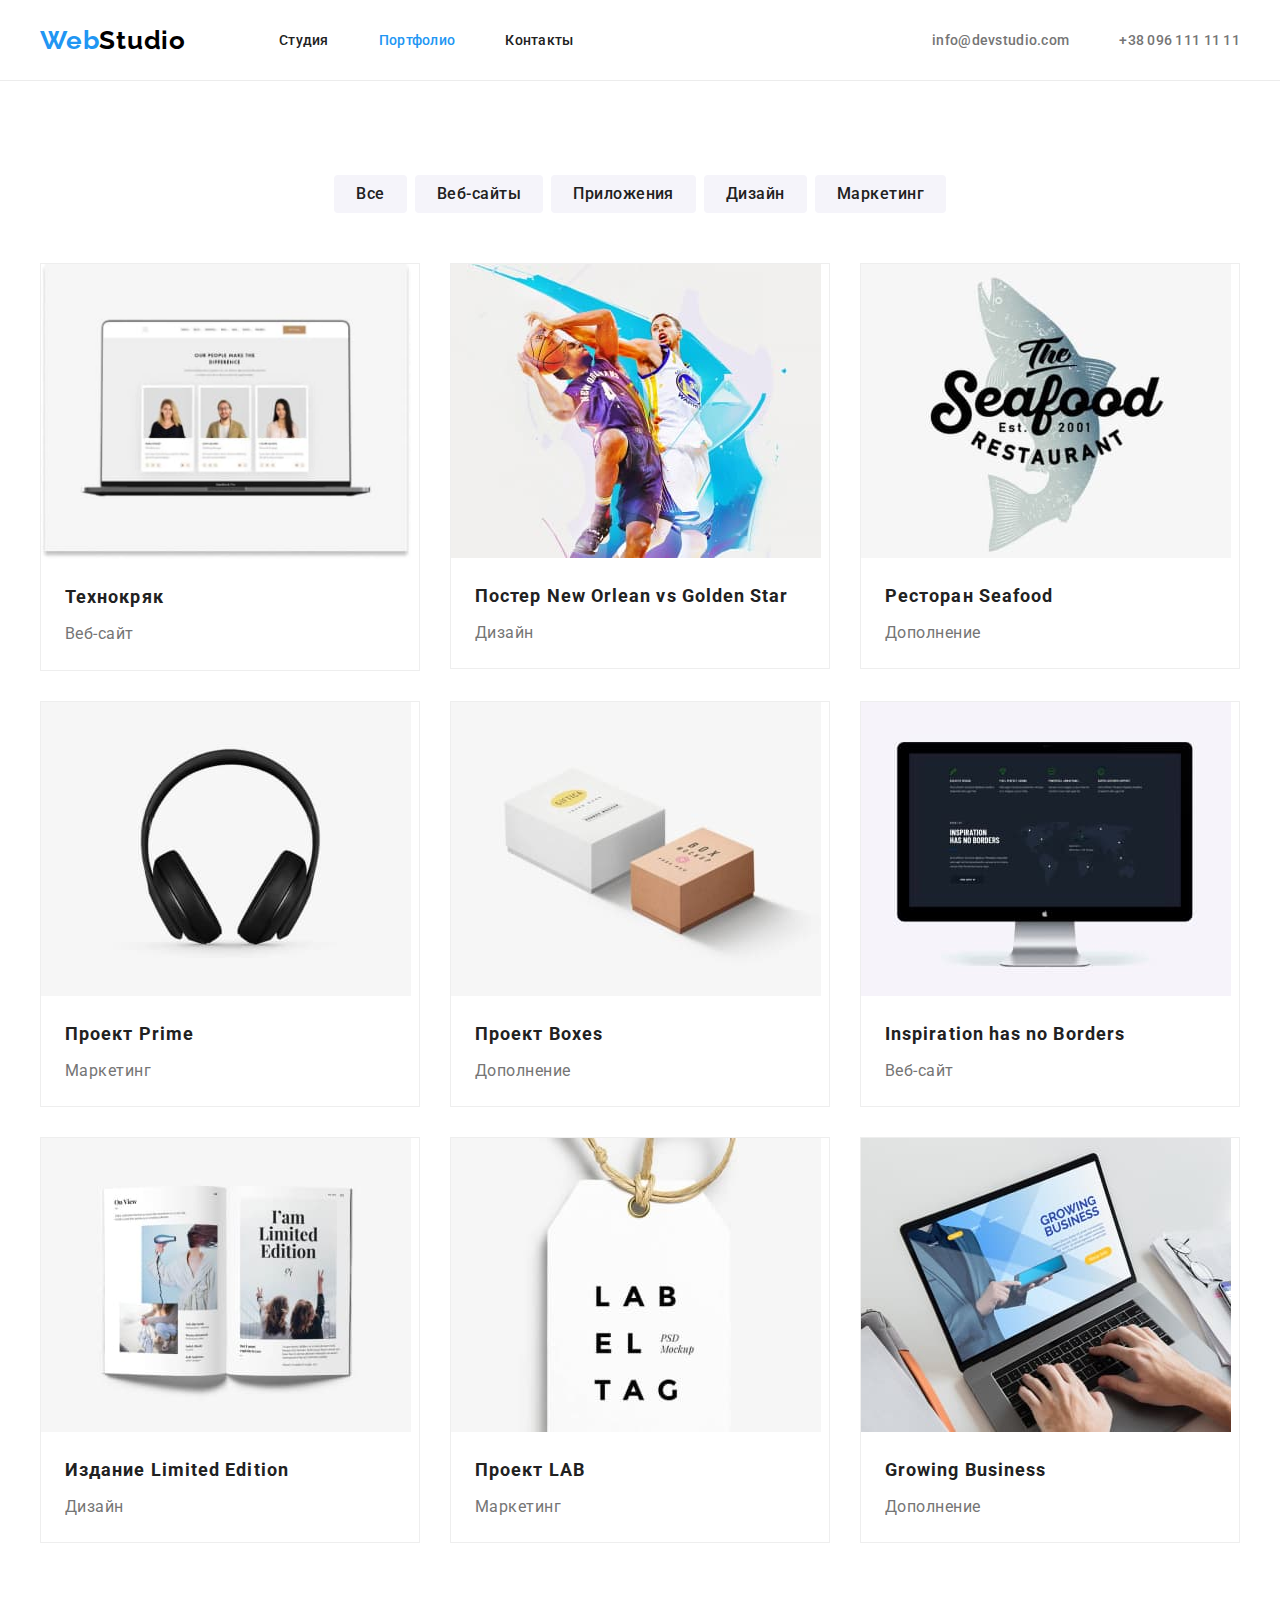
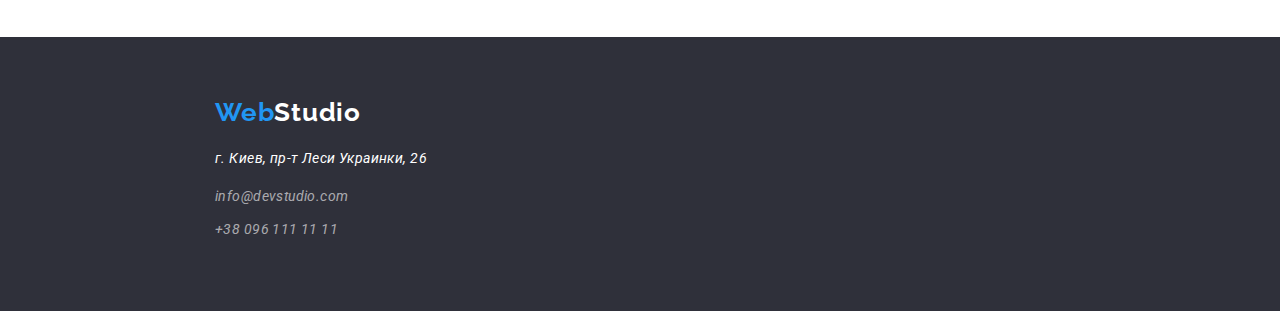
==== portfolio.html @ 75c00261 "исправил основной фон проекта" ====
<!DOCTYPE html>
<html lang="ru">
  <head>
    <meta charset="UTF-8" />
    <meta name="viewport" content="width=device-width, initial-scale=1.0" />
    <title>Document</title>
    <link rel="preconnect" href="https://fonts.googleapis.com" />
    <link rel="preconnect" href="https://fonts.gstatic.com" crossorigin />
    <link
      href="https://fonts.googleapis.com/css2?family=Raleway:wght@700&family=Roboto:wght@400;500;700;900&display=swap"
      rel="stylesheet"
    />
    <link
      rel="stylesheet"
      href="https://cdnjs.cloudflare.com/ajax/libs/modern-normalize/2.0.0/modern-normalize.min.css"
    />
    <link rel="stylesheet" href="./css/styles.css" />
  </head>
  <body class="page">
    <!--Шапка сайта-->
    <header class="header">
      <div class="container main-nav">
        <nav class="nav">
          <a class="logo link" href="./index.html">
            <span class="web">Web</span>Studio
          </a>

          <ul class="site-nav list">
            <li class="nav-item">
              <a class="link" href="./index.html">Студия</a>
            </li>
            <li class="nav-item">
              <a class="link current" href="">Портфолио</a>
            </li>
            <li class="nav-item"><a class="link" href="">Контакты</a></li>
          </ul>
        </nav>

        <ul class="auth-nav list">
          <li class="nav-item">
            <a class="link" href="">info@devstudio.com</a>
          </li>
          <li class="nav-item">
            <a class="link" href="">+38 096 111 11 11</a>
          </li>
        </ul>
      </div>
    </header>

    <!-- Проекты -->
    <main>
      <section class="portfolio">
        <div class="container">
          <ul class="filter-buttons list">
            <li class="button"><button type="button">Все</button></li>
            <li class="button"><button type="button">Веб-сайты</button></li>
            <li class="button"><button type="button">Приложения</button></li>
            <li class="button"><button type="button">Дизайн</button></li>
            <li class="button"><button type="button">Маркетинг</button></li>
          </ul>
        </div>

        <div class="container">
          <ul class="list portfolio-items">
            <li class="portfoio-card">
              <article>
                <a class="link" href="">
                  <div class="card-thumb">
                    <img
                      src="./images/portfolio/img1.jpg"
                      alt="фотографии людей на экране ноутбука"
                      width="370"
                    />
                  </div>
                  <div class="card-content">
                    <h3 class="portfolio-title">Технокряк</h3>
                    <p class="project">Веб-сайт</p>
                    <p class="project-description">
                      Lorem ipsum dolor sit amet consectetur adipisicing elit.
                      Possimus placeat corporis ratione? Repellendus repellat
                      sed sequi quidem porro provident consectetur voluptatibus
                      animi! Repudiandae modi reprehenderit, nobis nemo
                      molestias veniam asperiores.
                    </p>
                  </div>
                </a>
              </article>
            </li>

            <li class="portfoio-card">
              <article>
                <a class="link" href="">
                  <div class="card-thumb">
                    <img
                      src="./images/portfolio/img2.jpg"
                      alt="два баскетболиста"
                      width="370"
                    />
                  </div>
                  <div class="card-content">
                    <h3 class="portfolio-title">
                      Постер New Orlean vs Golden Star
                    </h3>
                    <p class="project">Дизайн</p>
                    <p class="project-description">
                      Lorem ipsum dolor sit amet consectetur adipisicing elit.
                      Possimus placeat corporis ratione? Repellendus repellat
                      sed sequi quidem porro provident consectetur voluptatibus
                      animi! Repudiandae modi reprehenderit, nobis nemo
                      molestias veniam asperiores.
                    </p>
                  </div>
                </a>
              </article>
            </li>

            <li class="portfoio-card">
              <article>
                <a class="link" href="">
                  <div class="card-thumb">
                    <img
                      src="./images/portfolio/img3.jpg"
                      alt="логотип ресторана"
                      width="370"
                    />
                  </div>
                  <div class="card-content">
                    <h3 class="portfolio-title">Ресторан Seafood</h3>
                    <p class="project">Дополнение</p>
                    <p class="project-description">
                      Lorem ipsum dolor sit amet consectetur adipisicing elit.
                      Possimus placeat corporis ratione? Repellendus repellat
                      sed sequi quidem porro provident consectetur voluptatibus
                      animi! Repudiandae modi reprehenderit, nobis nemo
                      molestias veniam asperiores.
                    </p>
                  </div>
                </a>
              </article>
            </li>

            <li class="portfoio-card">
              <article>
                <a class="link" href="">
                  <div class="card-thumb">
                    <img
                      src="./images/portfolio/img4.jpg"
                      alt="наушники"
                      width="370"
                    />
                  </div>
                  <div class="card-content">
                    <h3 class="portfolio-title">Проект Prime</h3>
                    <p class="project">Маркетинг</p>
                    <p class="project-description">
                      Lorem ipsum dolor sit amet consectetur adipisicing elit.
                      Possimus placeat corporis ratione? Repellendus repellat
                      sed sequi quidem porro provident consectetur voluptatibus
                      animi! Repudiandae modi reprehenderit, nobis nemo
                      molestias veniam asperiores.
                    </p>
                  </div>
                </a>
              </article>
            </li>

            <li class="portfoio-card">
              <article>
                <a class="link" href="">
                  <div class="card-thumb">
                    <img
                      src="./images/portfolio/img5.jpg"
                      alt="две коробки"
                      width="370"
                    />
                  </div>
                  <div class="card-content">
                    <h3 class="portfolio-title">Проект Boxes</h3>
                    <p class="project">Дополнение</p>
                    <p class="project-description">
                      Lorem ipsum dolor sit amet consectetur adipisicing elit.
                      Possimus placeat corporis ratione? Repellendus repellat
                      sed sequi quidem porro provident consectetur voluptatibus
                      animi! Repudiandae modi reprehenderit, nobis nemo
                      molestias veniam asperiores.
                    </p>
                  </div>
                </a>
              </article>
            </li>

            <li class="portfoio-card">
              <article>
                <a class="link" href="">
                  <div class="card-thumb">
                    <img
                      src="./images/portfolio/img6.jpg"
                      alt="монитор компьютера"
                      width="370"
                    />
                  </div>
                  <div class="card-content">
                    <h3 class="portfolio-title">Inspiration has no Borders</h3>
                    <p class="project">Веб-сайт</p>
                    <p class="project-description">
                      Lorem ipsum dolor sit amet consectetur adipisicing elit.
                      Possimus placeat corporis ratione? Repellendus repellat
                      sed sequi quidem porro provident consectetur voluptatibus
                      animi! Repudiandae modi reprehenderit, nobis nemo
                      molestias veniam asperiores.
                    </p>
                  </div>
                </a>
              </article>
            </li>

            <li class="portfoio-card">
              <article>
                <a class="link" href="">
                  <div class="card-thumb">
                    <img
                      src="./images/portfolio/img7.jpg"
                      alt="открытая книга"
                      width="370"
                    />
                  </div>
                  <div class="card-content">
                    <h3 class="portfolio-title">Издание Limited Edition</h3>
                    <p class="project">Дизайн</p>
                    <p class="project-description">
                      Lorem ipsum dolor sit amet consectetur adipisicing elit.
                      Possimus placeat corporis ratione? Repellendus repellat
                      sed sequi quidem porro provident consectetur voluptatibus
                      animi! Repudiandae modi reprehenderit, nobis nemo
                      molestias veniam asperiores.
                    </p>
                  </div>
                </a>
              </article>
            </li>

            <li class="portfoio-card">
              <article>
                <a class="link" href="">
                  <div class="card-thumb">
                    <img
                      src="./images/portfolio/img8.jpg"
                      alt="ярлык на нитке"
                      width="370"
                    />
                  </div>
                  <div class="card-content">
                    <h3 class="portfolio-title">Проект LAB</h3>
                    <p class="project">Маркетинг</p>
                    <p class="project-description">
                      Lorem ipsum dolor sit amet consectetur adipisicing elit.
                      Possimus placeat corporis ratione? Repellendus repellat
                      sed sequi quidem porro provident consectetur voluptatibus
                      animi! Repudiandae modi reprehenderit, nobis nemo
                      molestias veniam asperiores.
                    </p>
                  </div></a
                >
              </article>
            </li>

            <li class="portfoio-card">
              <article>
                <a class="link" href="">
                  <div class="card-thumb">
                    <img
                      src="./images/portfolio/img9.jpg"
                      alt="человек работющий за ноутбуком"
                      width="370"
                    />
                  </div>
                  <div class="card-content">
                    <h3 class="portfolio-title">Growing Business</h3>
                    <p class="project">Дополнение</p>
                    <p class="project-description">
                      Lorem ipsum dolor sit amet consectetur adipisicing elit.
                      Possimus placeat corporis ratione? Repellendus repellat
                      sed sequi quidem porro provident consectetur voluptatibus
                      animi! Repudiandae modi reprehenderit, nobis nemo
                      molestias veniam asperiores.
                    </p>
                  </div>
                </a>
              </article>
            </li>
          </ul>
        </div>
      </section>
    </main>

    <!--Подвал-->
    <footer class="main-footer">
      <a class="logo link" href="/index.html">
        <span class="web">Web</span>Studio
      </a>
      <address>
        <p class="location">г. Киев, пр-т Леси Украинки, 26</p>
      </address>
      <address>
        <ul class="list">
          <li class="address-element">
            <a class="link" href="">info@devstudio.com</a>
          </li>
          <li class="address-element">
            <a class="link" href="">+38 096 111 11 11</a>
          </li>
        </ul>
      </address>
    </footer>
  </body>
</html>
---- css/styles.css ----
:root {
  --header-color: #212121;
  --dark-bg-color: #2f303a;
  --text-color: #757575;
  --primary-background: #ffffff;
  --accent-color: #2196f3;
  --secondary-background: #f5f4fa;
  --additional-background: #2f303a;
  --ligo-black: #000000;
  --header-border-color: #ececec;
  --card-border-color: #eeeeee;
  --address-element: rgba(255, 255, 255, 0.6);
  --card-set-gap: 30px;

  --questionable: #f5f5f5;
}

.page {
  background-color: var(--primary-background);
  color: var(--header-color);

  font-family: roboto, sans-serif;
}

img {
  display: block;
  max-width: 100%;
  height: auto;
}

.list {
  list-style: none;
  padding: 0;
  margin: 0;
}

.link {
  text-decoration: none;
}

.header {
  border-bottom: 1px solid var(--header-border-color);
}

.container {
  width: 1230px;
  padding-left: 15px;
  padding-right: 15px;
  margin-left: auto;
  margin-right: auto;
}

/* Шапка */
.main-nav {
  display: flex;
  align-items: center;
  /* border-bottom: 1px solid tomato; */
}

.nav {
  display: flex;
  align-items: center;
}

header .logo {
  color: var(--ligo-black);
  font-family: raleway;

  font-size: 26px;
  font-weight: 700;
  line-height: normal;
  letter-spacing: 0.78px;
}

.web {
  color: var(--accent-color);
}

.logo:hover,
.logo:focus {
  color: var(--accent-color);
}

.site-nav {
  display: flex;
  margin-left: 93px;
}

/* .site-nav .nav-item:not(:last-child) {
  margin-right: 50px;
} */

.site-nav .nav-item + .nav-item {
  margin-left: 50px;
}

.site-nav .link {
  display: block;
  padding-top: 32px;
  padding-bottom: 32px;

  color: var(--header-color);

  font-size: 14px;
  font-weight: 500;
  line-height: normal;
  letter-spacing: 0.28px;
}

.site-nav .link:hover,
.site-nav .link:focus {
  color: var(--accent-color);
}

.site-nav .link.current {
  color: var(--accent-color);
}

.auth-nav {
  display: flex;
  margin-left: auto;
}

.auth-nav .nav-item + .nav-item {
  margin-left: 50px;
}

.auth-nav .link {
  display: block;
  padding-top: 32px;
  padding-bottom: 32px;

  color: var(--text-color);

  font-size: 14px;
  font-weight: 500;
  line-height: normal;
  letter-spacing: 0.28px;
}

.auth-nav .link:hover,
.auth-nav .link:focus {
  color: var(--accent-color);
}

/* Герой */
.hero {
  padding: 200px 0;

  text-align: center;

  background-color: var(--dark-bg-color);
}

.hero-text {
  margin-top: 0;
  margin-bottom: 30px;

  color: var(--primary-background);
  text-shadow: 0px 4px 4px rgba(0, 0, 0, 0.25);

  font-size: 44px;
  font-weight: 900;
  line-height: 1.4;
  letter-spacing: 2.64px;
  text-transform: uppercase;
}

.hero-button {
  border: none;
  border-radius: 4px;
  padding: 10px 32px;
  text-align: center;

  background-color: var(--accent-color);
  color: #fff;

  text-align: center;
  font-size: 16px;
  font-weight: 700;
  line-height: 1.9;
  letter-spacing: 0.96px;
}

/* Преимущества */
.hide-title {
  opacity: 0;
  margin-top: 0;
  margin-bottom: 0;
}

.advantages {
  padding-top: 94px;
}

.advantages-items {
  display: flex;
  flex-wrap: wrap;
  justify-content: space-between;

  font-size: 14px;
  font-weight: 700;
  line-height: normal;
  letter-spacing: 0.42px;
  text-transform: uppercase;
}

.item-advantage {
  width: 270px;
}

/* .advantages-items .item-advantage + .item-advantage {
  margin-left: 30px;
} */

.advantages-title {
  margin-top: 0;
  margin-bottom: 10px;

  font-size: 14px;
  font-weight: 700;
  line-height: 1.1;
  letter-spacing: 0.03em;
  text-align: left;
}

.advantages-items .content {
  margin: 0;

  color: var(--text-color);

  font-size: 14px;
  font-weight: 400;
  line-height: 1.7;
  letter-spacing: 0.42px;
}

/* Чем мы занимаемся */
.classes {
  padding-top: 94px;
  padding-bottom: 94px;
}

.classes-title,
.team-title {
  margin-top: 0;
  margin-bottom: 50px;

  text-align: center;
  font-size: 36px;
  font-weight: 700;
  line-height: normal;
  letter-spacing: 1.08px;
}

.classes-items {
  display: flex;
  flex-wrap: wrap;
  justify-content: space-between;
}

/* Наша команда */
.our-team {
  padding-top: 94px;
  padding-bottom: 94px;

  background-color: var(--secondary-background);
}

.team {
  display: flex;
  flex-wrap: wrap;
  justify-content: space-between;
}

.team-card {
  width: 270px;
  height: 428px;

  box-shadow: 0px 2px 1px 0px rgba(0, 0, 0, 0.2);
  box-shadow: 0px 1px 1px 0px rgba(0, 0, 0, 0.14);
  box-shadow: 0px 1px 3px 0px rgba(0, 0, 0, 0.12);
}

.command-title {
  margin-top: 30px;
  margin-bottom: 10px;

  text-align: center;
  font-size: 16px;
  font-weight: 500;
  line-height: normal;
  letter-spacing: 0.48px;
}

.team .speciality {
  margin: 0;

  color: var(--text-color);

  text-align: center;
  font-size: 16px;
  font-weight: 400;
  line-height: normal;
  letter-spacing: 0.48px;
}

/* Подвал */
.main-footer {
  padding: 60px 0 60px 215px;

  background-color: var(--dark-bg-color);
}

footer .logo {
  display: inline-block;
  margin-bottom: 20px;

  color: var(--primary-background);
  font-family: raleway;

  font-size: 26px;
  font-weight: 700;
  line-height: normal;
  letter-spacing: 0.78px;
}

address .location {
  margin-top: 0;

  color: var(--primary-background);

  font-size: 14px;
  font-weight: 400;
  line-height: 1.7;
  letter-spacing: 0.42px;
}

.address-element .link {
  display: inline-block;
  margin-bottom: 9px;

  color: var(--address-element);

  font-size: 14px;
  font-weight: 400;
  line-height: 1.7;
  letter-spacing: 0.42px;
}

/* Портфолио */
.portfolio {
  padding: 94px 0;
}

.filter-buttons {
  display: flex;
  flex-wrap: wrap;
  justify-content: center;
  margin-bottom: 50px;
}

.filter-buttons button {
  display: inline-block;
  min-width: 73px;
  padding: 6px 22px;
  border: none;
  border-radius: 4px;
  text-align: center;
  cursor: pointer;

  color: var(--header-color);
  background-color: var(--secondary-background);

  font-family: inherit; /*явно унаслеуй шрифт от page*/
  font-size: 16px;
  font-weight: 500;
  line-height: 1.6;
  letter-spacing: 0.48px;
}

.filter-buttons .button + .button {
  margin-left: 8px;
}

.filter-buttons button:hover,
.filter-buttons button:focus {
  color: var(--primary-background);
  background-color: var(--accent-color);
}

.portfolio-items {
  display: flex;
  flex-wrap: wrap;

  margin-top: calc(-1 * var(--card-set-gap));
  margin-left: calc(-1 * var(--card-set-gap));
}

.portfoio-card {
  /* calc((100% - кол-во маржинов в строке * значение маржина) / кол-во элементов в строке) */
  width: calc((100% - 60px) / 3);
  flex-basis: calc(100% / 3 - var(--card-set-gap));
  margin-top: var(--card-set-gap);
  margin-left: var(--card-set-gap);
  overflow: hidden;
}

.portfoio-card:nth-child(3n) {
  margin-right: 0;
}

.portfoio-card:nth-last-child(-n + 3) {
  margin-bottom: 0;
}

/* Альтернатива */
/* .portfoio-card:not(:nth-child(3n)) {
  margin-right: 30px;
}

.portfoio-card:not(:nth-last-child(-n + 3)) {
  margin-bottom: 30px;
} */

.card-thumb {
  border-top: 1px solid var(--card-border-color);
  border-right: 1px solid var(--card-border-color);
  border-left: 1px solid var(--card-border-color);
}

.card-content {
  padding: 20px 24px;
  border-right: 1px solid var(--card-border-color);
  border-bottom: 1px solid var(--card-border-color);
  border-left: 1px solid var(--card-border-color);
}

.portfolio-title {
  margin-top: 0;
  margin-bottom: 4px;
  /* margin-left: 24px; */

  color: var(--header-color);

  font-size: 18px;
  font-weight: 700;
  line-height: 2;
  letter-spacing: 1.08px;
}

.portfolio-items .project {
  margin-top: 0;
  margin-bottom: 0;

  color: var(--text-color);

  font-size: 16px;
  font-weight: 400;
  line-height: 1.9;
  letter-spacing: 0.48px;
}

.portfolio-items .project-description {
  display: none;
  margin: 0;

  color: var(--text-color);
}
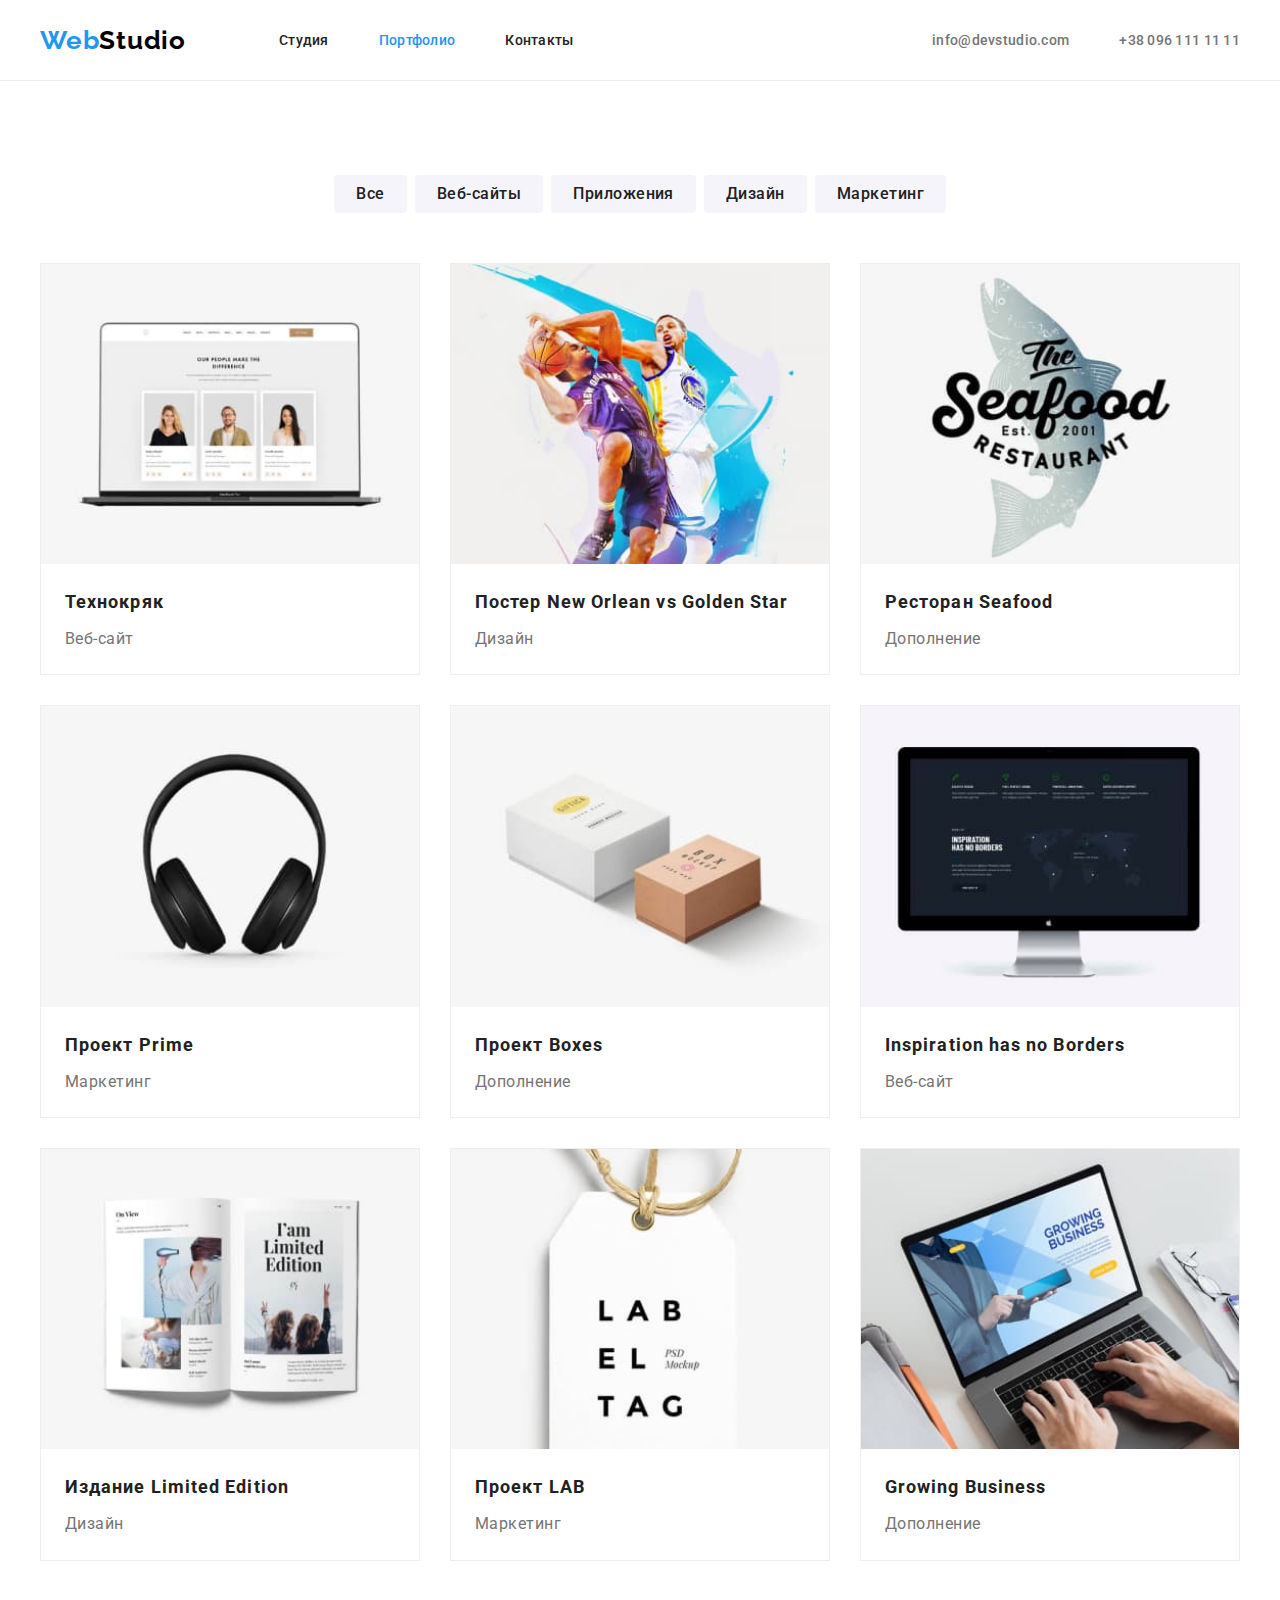
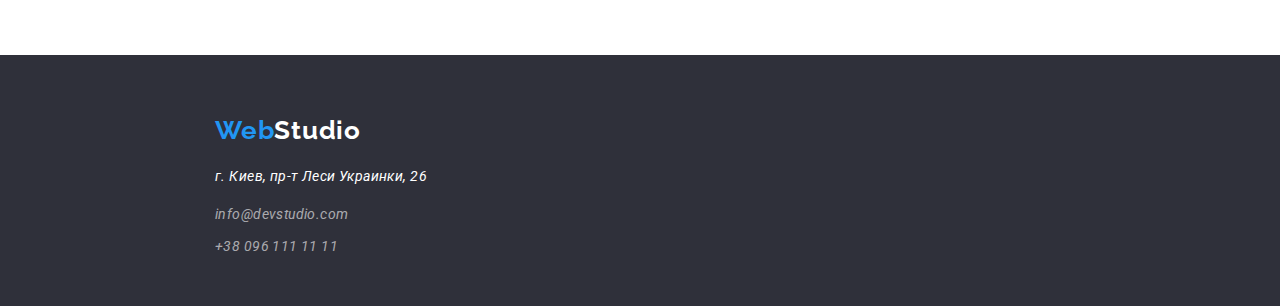
==== commit 91c80216: "попрвил имаги в портфолио" ====
--- a/portfolio.html
+++ b/portfolio.html
@@ -67,6 +67,7 @@
                 <a class="link" href="">
                   <div class="card-thumb">
                     <img
+                      class="card-image"
                       src="./images/portfolio/img1.jpg"
                       alt="фотографии людей на экране ноутбука"
                       width="370"
@@ -92,6 +93,7 @@
                 <a class="link" href="">
                   <div class="card-thumb">
                     <img
+                      class="card-image"
                       src="./images/portfolio/img2.jpg"
                       alt="два баскетболиста"
                       width="370"
@@ -119,6 +121,7 @@
                 <a class="link" href="">
                   <div class="card-thumb">
                     <img
+                      class="card-image"
                       src="./images/portfolio/img3.jpg"
                       alt="логотип ресторана"
                       width="370"
@@ -144,6 +147,7 @@
                 <a class="link" href="">
                   <div class="card-thumb">
                     <img
+                      class="card-image"
                       src="./images/portfolio/img4.jpg"
                       alt="наушники"
                       width="370"
@@ -169,6 +173,7 @@
                 <a class="link" href="">
                   <div class="card-thumb">
                     <img
+                      class="card-image"
                       src="./images/portfolio/img5.jpg"
                       alt="две коробки"
                       width="370"
@@ -194,6 +199,7 @@
                 <a class="link" href="">
                   <div class="card-thumb">
                     <img
+                      class="card-image"
                       src="./images/portfolio/img6.jpg"
                       alt="монитор компьютера"
                       width="370"
@@ -219,6 +225,7 @@
                 <a class="link" href="">
                   <div class="card-thumb">
                     <img
+                      class="card-image"
                       src="./images/portfolio/img7.jpg"
                       alt="открытая книга"
                       width="370"
@@ -244,6 +251,7 @@
                 <a class="link" href="">
                   <div class="card-thumb">
                     <img
+                      class="card-image"
                       src="./images/portfolio/img8.jpg"
                       alt="ярлык на нитке"
                       width="370"
@@ -269,6 +277,7 @@
                 <a class="link" href="">
                   <div class="card-thumb">
                     <img
+                      class="card-image"
                       src="./images/portfolio/img9.jpg"
                       alt="человек работющий за ноутбуком"
                       width="370"
--- a/css/styles.css
+++ b/css/styles.css
@@ -5,7 +5,7 @@
   --primary-background: #ffffff;
   --accent-color: #2196f3;
   --secondary-background: #f5f4fa;
-  --additional-background: #2f303a;
+  --additional-background: rgba(47, 48, 58, 0.4);
   --ligo-black: #000000;
   --header-border-color: #ececec;
   --card-border-color: #eeeeee;
@@ -145,11 +145,25 @@
 
 /* Герой */
 .hero {
+  text-align: center;
+}
+
+.overlay {
+  max-width: 1600px;
+  height: 600px;
   padding: 200px 0;
-
-  text-align: center;
+  margin: 0 auto;
 
   background-color: var(--dark-bg-color);
+  background-image: linear-gradient(
+      to right,
+      var(--additional-background),
+      var(--additional-background)
+    ),
+    url("../images/hero/hero.jpg");
+  background-repeat: no-repeat;
+  background-position: center;
+  background-size: cover;
 }
 
 .hero-text {
@@ -261,6 +275,8 @@
 
 /* Наша команда */
 .our-team {
+  max-width: 1600px;
+  margin: 0 auto;
   padding-top: 94px;
   padding-bottom: 94px;
 
@@ -276,6 +292,7 @@
 .team-card {
   width: 270px;
   height: 428px;
+  background-color: var(--primary-background);
 
   box-shadow: 0px 2px 1px 0px rgba(0, 0, 0, 0.2);
   box-shadow: 0px 1px 1px 0px rgba(0, 0, 0, 0.14);
@@ -307,7 +324,10 @@
 
 /* Подвал */
 .main-footer {
+  max-width: 1600px;
+  height: 251px;
   padding: 60px 0 60px 215px;
+  margin: 0 auto;
 
   background-color: var(--dark-bg-color);
 }
@@ -403,6 +423,7 @@
   flex-basis: calc(100% / 3 - var(--card-set-gap));
   margin-top: var(--card-set-gap);
   margin-left: var(--card-set-gap);
+  border-radius: 0px, 0px, 4px, 4px;
   overflow: hidden;
 }
 
@@ -427,6 +448,11 @@
   border-top: 1px solid var(--card-border-color);
   border-right: 1px solid var(--card-border-color);
   border-left: 1px solid var(--card-border-color);
+}
+
+.card-image {
+  display: block;
+  width: 100%;
 }
 
 .card-content {
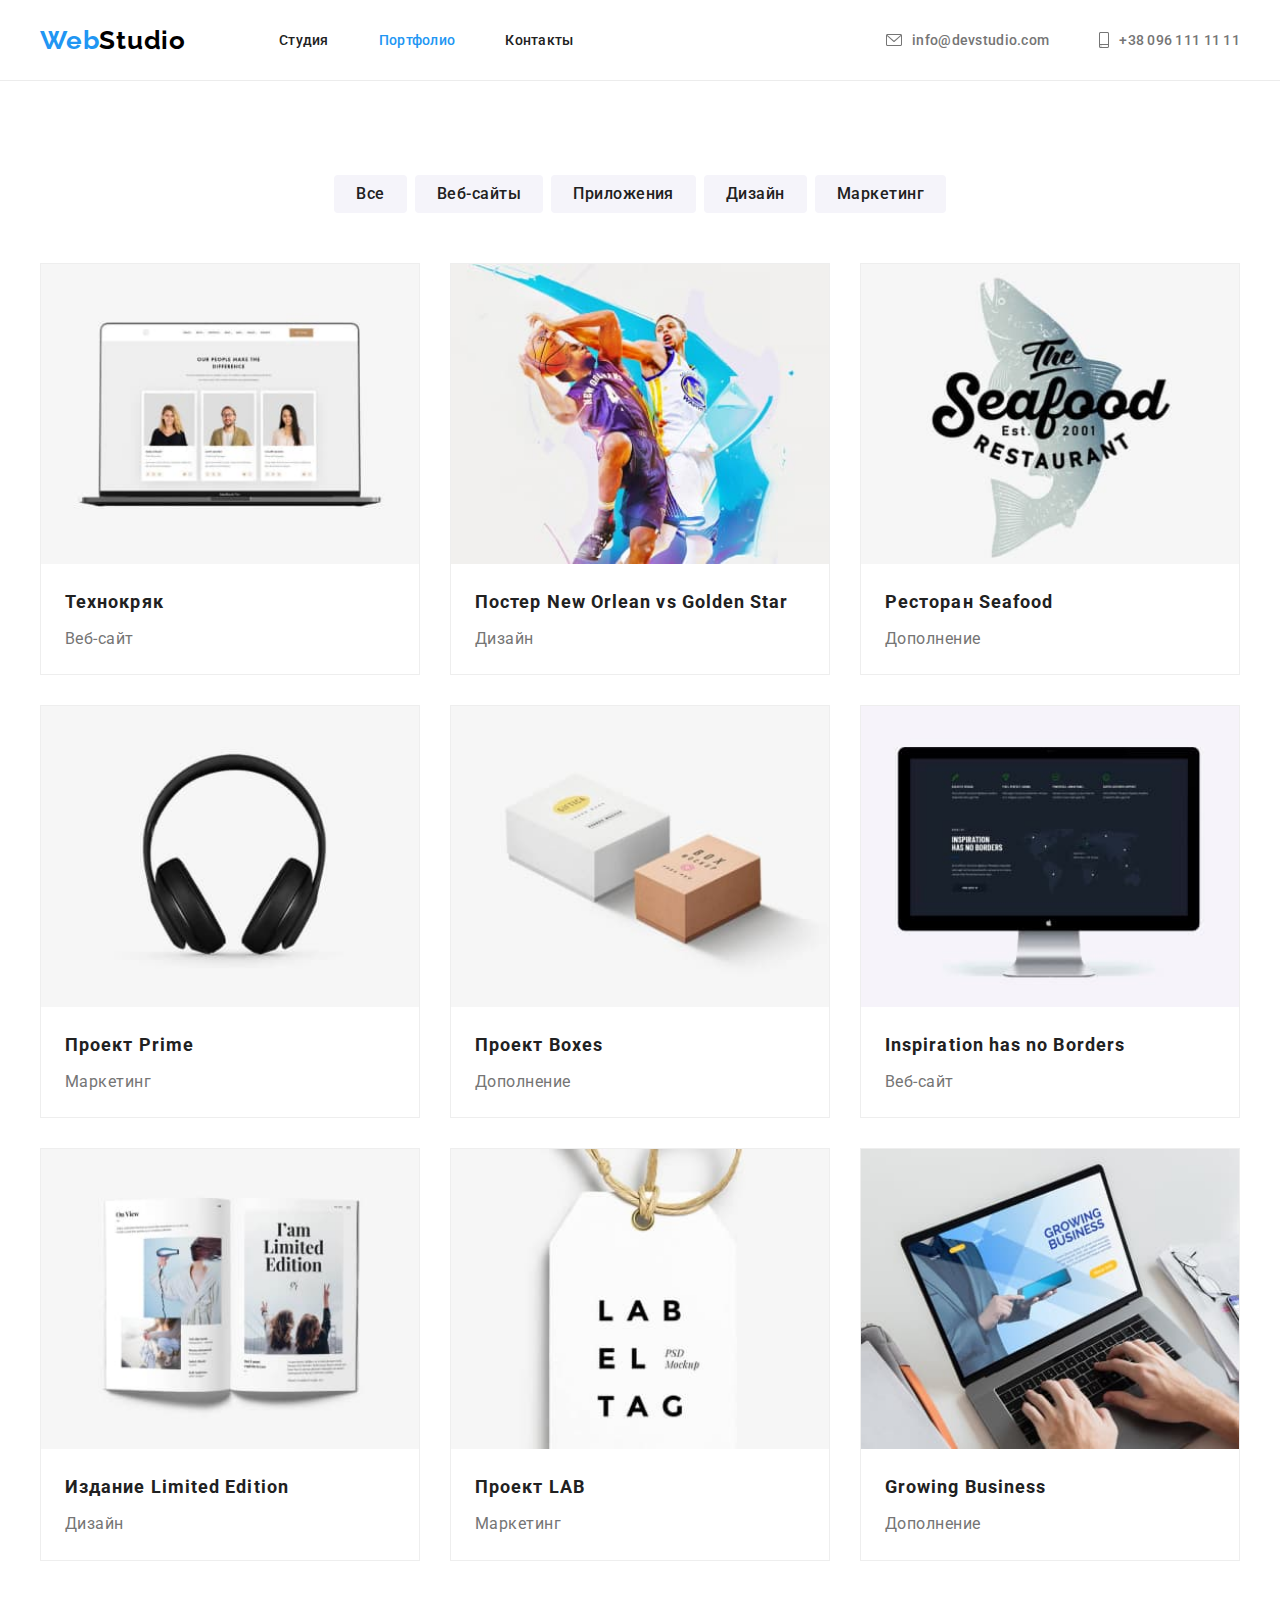
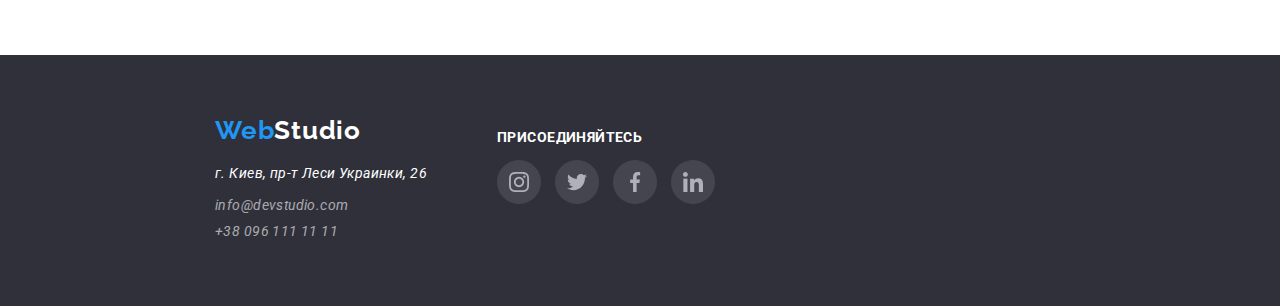
==== commit 398bc754: "добавил логотипы в секцию постоянные клиенты" ====
--- a/portfolio.html
+++ b/portfolio.html
@@ -38,10 +38,10 @@
 
         <ul class="auth-nav list">
           <li class="nav-item">
-            <a class="link" href="">info@devstudio.com</a>
+            <a class="email-link link" href="">info@devstudio.com</a>
           </li>
           <li class="nav-item">
-            <a class="link" href="">+38 096 111 11 11</a>
+            <a class="phone-link link" href="">+38 096 111 11 11</a>
           </li>
         </ul>
       </div>
@@ -304,22 +304,31 @@
 
     <!--Подвал-->
     <footer class="main-footer">
-      <a class="logo link" href="/index.html">
-        <span class="web">Web</span>Studio
-      </a>
-      <address>
-        <p class="location">г. Киев, пр-т Леси Украинки, 26</p>
-      </address>
-      <address>
-        <ul class="list">
-          <li class="address-element">
-            <a class="link" href="">info@devstudio.com</a>
-          </li>
-          <li class="address-element">
-            <a class="link" href="">+38 096 111 11 11</a>
-          </li>
-        </ul>
-      </address>
+      <div class="footer-address">
+        <a class="logo link" href="/index.html">
+          <span class="web">Web</span>Studio
+        </a>
+        <address>
+          <p class="location">г. Киев, пр-т Леси Украинки, 26</p>
+        </address>
+        <address>
+          <ul class="list">
+            <li class="address-element">
+              <a class="link" href="">info@devstudio.com</a>
+            </li>
+            <li class="address-element">
+              <a class="link" href="">+38 096 111 11 11</a>
+            </li>
+          </ul>
+        </address>
+      </div>
+      <div class="footer-networks">
+        <h3 class="networks-title">Присоединяйтесь</h3>
+        <a class="footer-link icon-instagram" href=""></a>
+        <a class="footer-link icon-twitter" href=""></a>
+        <a class="footer-link icon-facebook" href=""></a>
+        <a class="footer-link icon-linkedin" href=""></a>
+      </div>
     </footer>
   </body>
 </html>
--- a/css/styles.css
+++ b/css/styles.css
@@ -10,6 +10,9 @@
   --header-border-color: #ececec;
   --card-border-color: #eeeeee;
   --address-element: rgba(255, 255, 255, 0.6);
+  --networks-title: rgba(255, 255, 255, 1);
+  --background-icon: rgba(255, 255, 255, 0.1);
+  --clients-border: rgba(175, 177, 184, 1);
   --card-set-gap: 30px;
 
   --questionable: #f5f5f5;
@@ -126,7 +129,8 @@
 }
 
 .auth-nav .link {
-  display: block;
+  display: flex;
+  align-items: center;
   padding-top: 32px;
   padding-bottom: 32px;
 
@@ -136,6 +140,30 @@
   font-weight: 500;
   line-height: normal;
   letter-spacing: 0.28px;
+}
+
+.email-link::before {
+  content: "";
+  width: 16px;
+  height: 12px;
+  margin-right: 10px;
+
+  background-image: url("../images/icon/heder/envelope.svg");
+  background-position: center;
+  background-repeat: no-repeat;
+  background-size: contain;
+}
+
+.phone-link::before {
+  content: "";
+  width: 10px;
+  height: 16px;
+  margin-right: 10px;
+
+  background-image: url("../images/icon/heder/smartphone.svg");
+  background-position: center;
+  background-repeat: no-repeat;
+  background-size: contain;
 }
 
 .auth-nav .link:hover,
@@ -219,21 +247,48 @@
   text-transform: uppercase;
 }
 
-.item-advantage {
-  width: 270px;
-}
-
 /* .advantages-items .item-advantage + .item-advantage {
   margin-left: 30px;
 } */
 
+.item-advantage {
+  width: 270px;
+}
+
+.item-advantage::before {
+  content: "";
+  display: block;
+  height: 120px;
+  margin-bottom: 30px;
+  background-size: contain;
+  background-repeat: no-repeat;
+  background-position: center;
+  background-color: var(--secondary-background);
+}
+
+.icon-antenna::before {
+  background-image: url("../images/icon/advantages/antenna.png");
+}
+
+.icon-clock::before {
+  background-image: url("../images/icon/advantages/clock.png");
+}
+
+.icon-diagram::before {
+  background-image: url("../images/icon/advantages/diagram.png");
+}
+
+.icon-astronaut::before {
+  background-image: url("../images/icon/advantages/astronaut.png");
+}
+
 .advantages-title {
   margin-top: 0;
   margin-bottom: 10px;
 
   font-size: 14px;
   font-weight: 700;
-  line-height: 1.1;
+  line-height: 1.2;
   letter-spacing: 0.03em;
   text-align: left;
 }
@@ -256,7 +311,8 @@
 }
 
 .classes-title,
-.team-title {
+.team-title,
+.client-title {
   margin-top: 0;
   margin-bottom: 50px;
 
@@ -287,12 +343,14 @@
   display: flex;
   flex-wrap: wrap;
   justify-content: space-between;
+  text-align: center;
 }
 
 .team-card {
   width: 270px;
   height: 428px;
   background-color: var(--primary-background);
+  border-radius: 0px 0px 4px 4px;
 
   box-shadow: 0px 2px 1px 0px rgba(0, 0, 0, 0.2);
   box-shadow: 0px 1px 1px 0px rgba(0, 0, 0, 0.14);
@@ -311,7 +369,7 @@
 }
 
 .team .speciality {
-  margin: 0;
+  margin: 0 0 16px 0;
 
   color: var(--text-color);
 
@@ -322,8 +380,92 @@
   letter-spacing: 0.48px;
 }
 
+.team-link {
+  display: inline-flex;
+  justify-content: center;
+  align-items: center;
+  width: 44px;
+  height: 44px;
+  border-radius: 50%;
+  background-repeat: no-repeat;
+  background-position: center;
+}
+
+.team-link:not(:last-child) {
+  margin-right: 10px;
+}
+
+.team-link:hover,
+.team-link:focus {
+  background-color: var(--accent-color);
+}
+
+.icon-instagram {
+  background-image: url("../images/icon/team/instagram.svg");
+}
+
+.icon-twitter {
+  background-image: url("../images/icon/team/Group.svg");
+}
+
+.icon-facebook {
+  background-image: url("../images/icon/team/facebook.svg");
+}
+
+.icon-linkedin {
+  background-image: url("../images/icon/team/linkedin.svg");
+}
+
+/* Постоянные клиенты */
+.clients {
+  padding-top: 94px;
+  padding-bottom: 94px;
+
+  text-align: center;
+}
+
+.logos-clients {
+  display: inline-flex;
+  justify-content: center;
+  align-items: center;
+  width: 170px;
+  height: 92px;
+  border: 1px solid var(--clients-border);
+  background-repeat: no-repeat;
+  background-position: center;
+}
+
+.logos-clients:not(:last-child) {
+  margin-right: 30px;
+}
+
+.logos-clients:hover,
+.logos-clients:focus {
+  border-color: var(--accent-color);
+}
+
+.first-client {
+  background-image: url("../images/icon/clients/first-client.svg");
+}
+.second-client {
+  background-image: url("../images/icon/clients/second-client.svg");
+}
+.third-client {
+  background-image: url("../images/icon/clients/third-client.svg");
+}
+.fourth-client {
+  background-image: url("../images/icon/clients/fourth-client.svg");
+}
+.fifth-client {
+  background-image: url("../images/icon/clients/fifth-client.svg");
+}
+.sixth-client {
+  background-image: url("../images/icon/clients/sixth-client.svg");
+}
+
 /* Подвал */
 .main-footer {
+  display: flex;
   max-width: 1600px;
   height: 251px;
   padding: 60px 0 60px 215px;
@@ -332,6 +474,10 @@
   background-color: var(--dark-bg-color);
 }
 
+.footer-address {
+  margin-right: 70px;
+}
+
 footer .logo {
   display: inline-block;
   margin-bottom: 20px;
@@ -352,7 +498,7 @@
 
   font-size: 14px;
   font-weight: 400;
-  line-height: 1.7;
+  line-height: 1.2;
   letter-spacing: 0.42px;
 }
 
@@ -364,8 +510,41 @@
 
   font-size: 14px;
   font-weight: 400;
-  line-height: 1.7;
+  line-height: 1.2;
   letter-spacing: 0.42px;
+}
+
+.networks-title {
+  color: var(--networks-title);
+
+  font-family: Roboto;
+  font-size: 14px;
+  font-weight: 700;
+  line-height: 1.2;
+  letter-spacing: 0.03em;
+  text-align: left;
+  text-transform: uppercase;
+}
+
+.footer-link {
+  display: inline-flex;
+  justify-content: center;
+  align-items: center;
+  width: 44px;
+  height: 44px;
+  border-radius: 50%;
+  background-repeat: no-repeat;
+  background-position: center;
+  background-color: var(--background-icon);
+}
+
+.footer-link:not(:last-child) {
+  margin-right: 10px;
+}
+
+.footer-link:hover,
+.footer-link:focus {
+  background-color: var(--accent-color);
 }
 
 /* Портфолио */
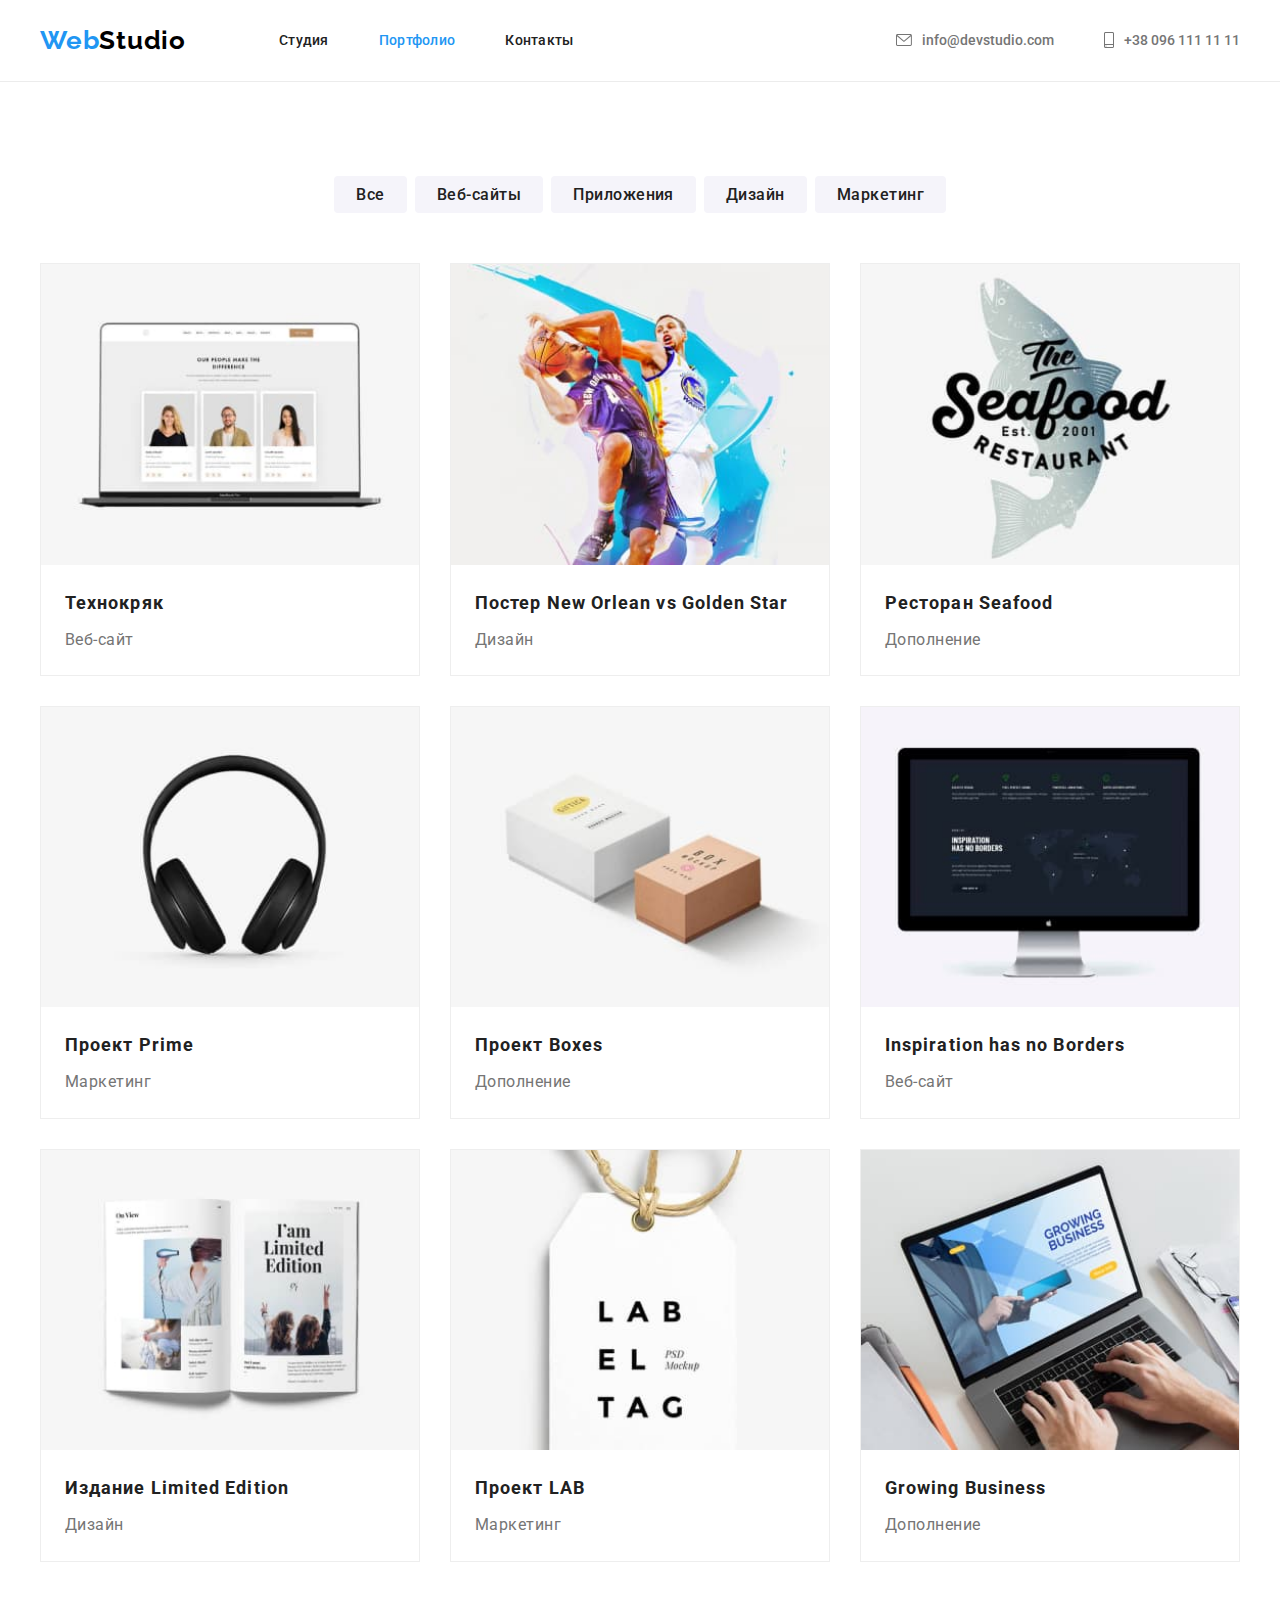
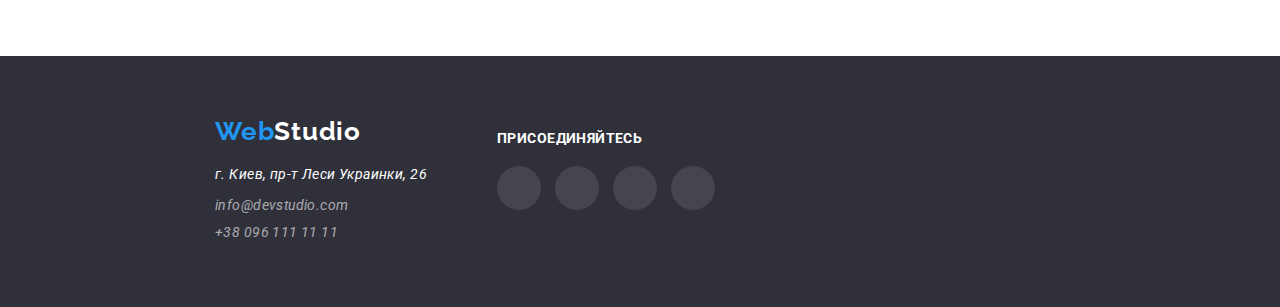
==== commit 996c8864: "поставил svg в footer" ====
--- a/portfolio.html
+++ b/portfolio.html
@@ -38,10 +38,20 @@
 
         <ul class="auth-nav list">
           <li class="nav-item">
-            <a class="email-link link" href="">info@devstudio.com</a>
+            <a class="link" href="">
+              <svg class="auth-icon" width="16" height="12">
+                <use href="./images/sprite/sprite.svg#icon-envelope"></use>
+              </svg>
+              info@devstudio.com
+            </a>
           </li>
           <li class="nav-item">
-            <a class="phone-link link" href="">+38 096 111 11 11</a>
+            <a class="phone-link link" href="">
+              <svg class="auth-icon" width="10" height="16">
+                <use href="./images/sprite/sprite.svg#icon-smartphone"></use>
+              </svg>
+              +38 096 111 11 11
+            </a>
           </li>
         </ul>
       </div>
--- a/css/styles.css
+++ b/css/styles.css
@@ -13,6 +13,7 @@
   --networks-title: rgba(255, 255, 255, 1);
   --background-icon: rgba(255, 255, 255, 0.1);
   --clients-border: rgba(175, 177, 184, 1);
+  --icon-network: #afb1b8;
   --card-set-gap: 30px;
 
   --questionable: #f5f5f5;
@@ -138,34 +139,15 @@
 
   font-size: 14px;
   font-weight: 500;
-  line-height: normal;
-  letter-spacing: 0.28px;
-}
-
-.email-link::before {
-  content: "";
-  width: 16px;
-  height: 12px;
+  line-height: 1.2;
+  letter-spacing: 2%;
+}
+
+.auth-icon {
   margin-right: 10px;
 
-  background-image: url("../images/icon/heder/envelope.svg");
-  background-position: center;
-  background-repeat: no-repeat;
-  background-size: contain;
-}
-
-.phone-link::before {
-  content: "";
-  width: 10px;
-  height: 16px;
-  margin-right: 10px;
-
-  background-image: url("../images/icon/heder/smartphone.svg");
-  background-position: center;
-  background-repeat: no-repeat;
-  background-size: contain;
-}
-
+  fill: currentColor;
+}
 .auth-nav .link:hover,
 .auth-nav .link:focus {
   color: var(--accent-color);
@@ -222,6 +204,8 @@
   font-weight: 700;
   line-height: 1.9;
   letter-spacing: 0.96px;
+
+  cursor: pointer;
 }
 
 /* Преимущества */
@@ -255,31 +239,19 @@
   width: 270px;
 }
 
-.item-advantage::before {
-  content: "";
-  display: block;
+.icon-box {
+  display: flex;
+  margin-bottom: 30px;
   height: 120px;
-  margin-bottom: 30px;
-  background-size: contain;
-  background-repeat: no-repeat;
-  background-position: center;
+  align-items: center;
+  justify-content: center;
+  border-radius: 4px;
   background-color: var(--secondary-background);
 }
 
-.icon-antenna::before {
-  background-image: url("../images/icon/advantages/antenna.png");
-}
-
-.icon-clock::before {
-  background-image: url("../images/icon/advantages/clock.png");
-}
-
-.icon-diagram::before {
-  background-image: url("../images/icon/advantages/diagram.png");
-}
-
-.icon-astronaut::before {
-  background-image: url("../images/icon/advantages/astronaut.png");
+.icon-advantage {
+  width: 70px;
+  height: 70px;
 }
 
 .advantages-title {
@@ -386,9 +358,12 @@
   align-items: center;
   width: 44px;
   height: 44px;
+  margin-bottom: 30px;
   border-radius: 50%;
+  background-size: 20px;
   background-repeat: no-repeat;
   background-position: center;
+  color: var(--icon-network);
 }
 
 .team-link:not(:last-child) {
@@ -398,22 +373,14 @@
 .team-link:hover,
 .team-link:focus {
   background-color: var(--accent-color);
-}
-
-.icon-instagram {
-  background-image: url("../images/icon/team/instagram.svg");
-}
-
-.icon-twitter {
-  background-image: url("../images/icon/team/Group.svg");
-}
-
-.icon-facebook {
-  background-image: url("../images/icon/team/facebook.svg");
-}
-
-.icon-linkedin {
-  background-image: url("../images/icon/team/linkedin.svg");
+  color: var(--primary-background);
+}
+
+.icon-network {
+  width: 20px;
+  height: 20px;
+
+  fill: currentColor;
 }
 
 /* Постоянные клиенты */
@@ -431,6 +398,8 @@
   width: 170px;
   height: 92px;
   border: 1px solid var(--clients-border);
+  border-radius: 4px;
+  background-size: 106px 60px;
   background-repeat: no-repeat;
   background-position: center;
 }
@@ -515,6 +484,8 @@
 }
 
 .networks-title {
+  margin-bottom: 20px;
+
   color: var(--networks-title);
 
   font-family: Roboto;
@@ -533,6 +504,7 @@
   width: 44px;
   height: 44px;
   border-radius: 50%;
+  background-size: 20px;
   background-repeat: no-repeat;
   background-position: center;
   background-color: var(--background-icon);
@@ -546,6 +518,27 @@
 .footer-link:focus {
   background-color: var(--accent-color);
 }
+
+.icon-footer {
+  width: 20px;
+  height: 20px;
+}
+
+/* .footer-instagram {
+  background-image: url("../images/icon/footer/footer-instagram.svg");
+}
+
+.footer-twitter {
+  background-image: url("../images/icon/footer/footer-Vector.svg");
+}
+
+.footer-facebook {
+  background-image: url("../images/icon/footer/footer-facebook.svg");
+}
+
+.footer-linkedin {
+  background-image: url("../images/icon/footer/footer-linkedin.svg");
+} */
 
 /* Портфолио */
 .portfolio {
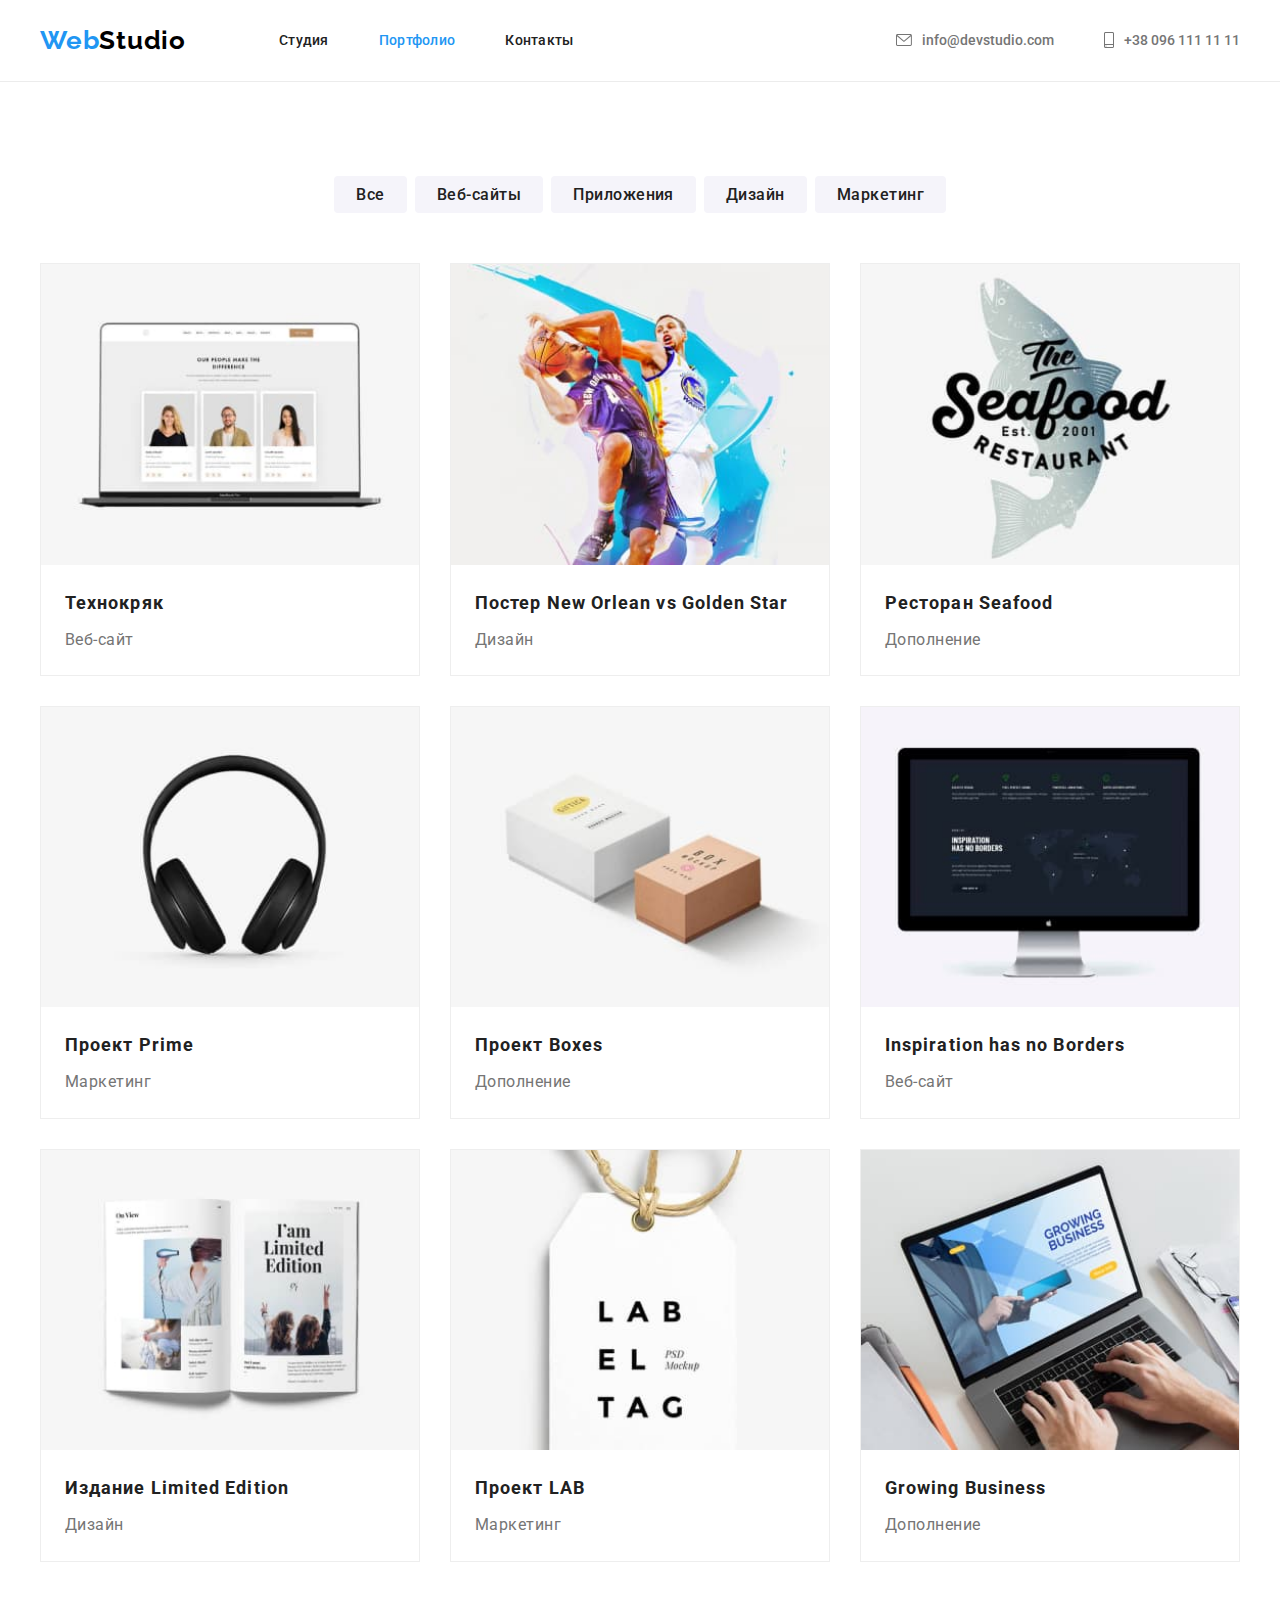
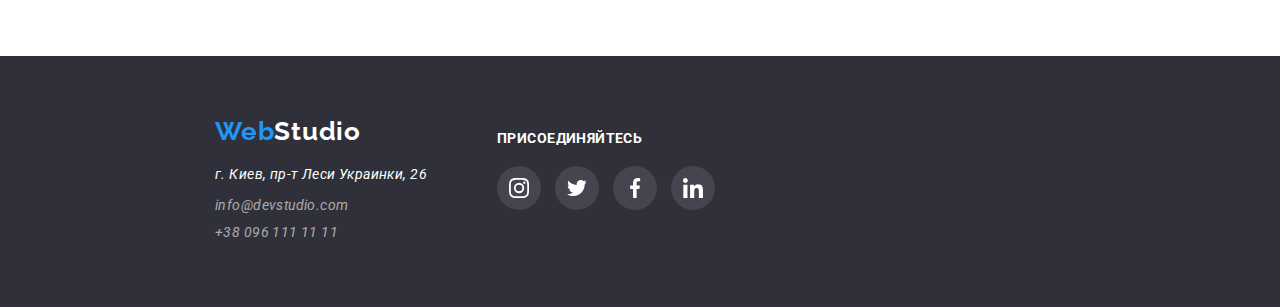
==== commit f5639672: "доделал svg в секции постоянные клиенты" ====
--- a/portfolio.html
+++ b/portfolio.html
@@ -334,10 +334,26 @@
       </div>
       <div class="footer-networks">
         <h3 class="networks-title">Присоединяйтесь</h3>
-        <a class="footer-link icon-instagram" href=""></a>
-        <a class="footer-link icon-twitter" href=""></a>
-        <a class="footer-link icon-facebook" href=""></a>
-        <a class="footer-link icon-linkedin" href=""></a>
+        <a class="footer-link" href="">
+          <svg class="icon-footer">
+            <use href="./images/sprite/sprite.svg#icon-footer-instagram"></use>
+          </svg>
+        </a>
+        <a class="footer-link" href="">
+          <svg class="icon-footer">
+            <use href="./images/sprite/sprite.svg#icon-footer-Vector"></use>
+          </svg>
+        </a>
+        <a class="footer-link" href="">
+          <svg class="icon-footer">
+            <use href="./images/sprite/sprite.svg#icon-footer-facebook"></use>
+          </svg>
+        </a>
+        <a class="footer-link" href="">
+          <svg class="icon-footer">
+            <use href="./images/sprite/sprite.svg#icon-footer-linkedin"></use>
+          </svg>
+        </a>
       </div>
     </footer>
   </body>
--- a/css/styles.css
+++ b/css/styles.css
@@ -14,6 +14,7 @@
   --background-icon: rgba(255, 255, 255, 0.1);
   --clients-border: rgba(175, 177, 184, 1);
   --icon-network: #afb1b8;
+  --icon-logo: #afb1b8;
   --card-set-gap: 30px;
 
   --questionable: #f5f5f5;
@@ -402,6 +403,7 @@
   background-size: 106px 60px;
   background-repeat: no-repeat;
   background-position: center;
+  color: var(--icon-logo);
 }
 
 .logos-clients:not(:last-child) {
@@ -411,9 +413,17 @@
 .logos-clients:hover,
 .logos-clients:focus {
   border-color: var(--accent-color);
-}
-
-.first-client {
+  color: var(--accent-color);
+}
+
+.icon-logo {
+  width: 160px;
+  height: 60px;
+
+  fill: currentColor;
+}
+
+/* .first-client {
   background-image: url("../images/icon/clients/first-client.svg");
 }
 .second-client {
@@ -430,7 +440,7 @@
 }
 .sixth-client {
   background-image: url("../images/icon/clients/sixth-client.svg");
-}
+} */
 
 /* Подвал */
 .main-footer {
@@ -524,22 +534,6 @@
   height: 20px;
 }
 
-/* .footer-instagram {
-  background-image: url("../images/icon/footer/footer-instagram.svg");
-}
-
-.footer-twitter {
-  background-image: url("../images/icon/footer/footer-Vector.svg");
-}
-
-.footer-facebook {
-  background-image: url("../images/icon/footer/footer-facebook.svg");
-}
-
-.footer-linkedin {
-  background-image: url("../images/icon/footer/footer-linkedin.svg");
-} */
-
 /* Портфолио */
 .portfolio {
   padding: 94px 0;
